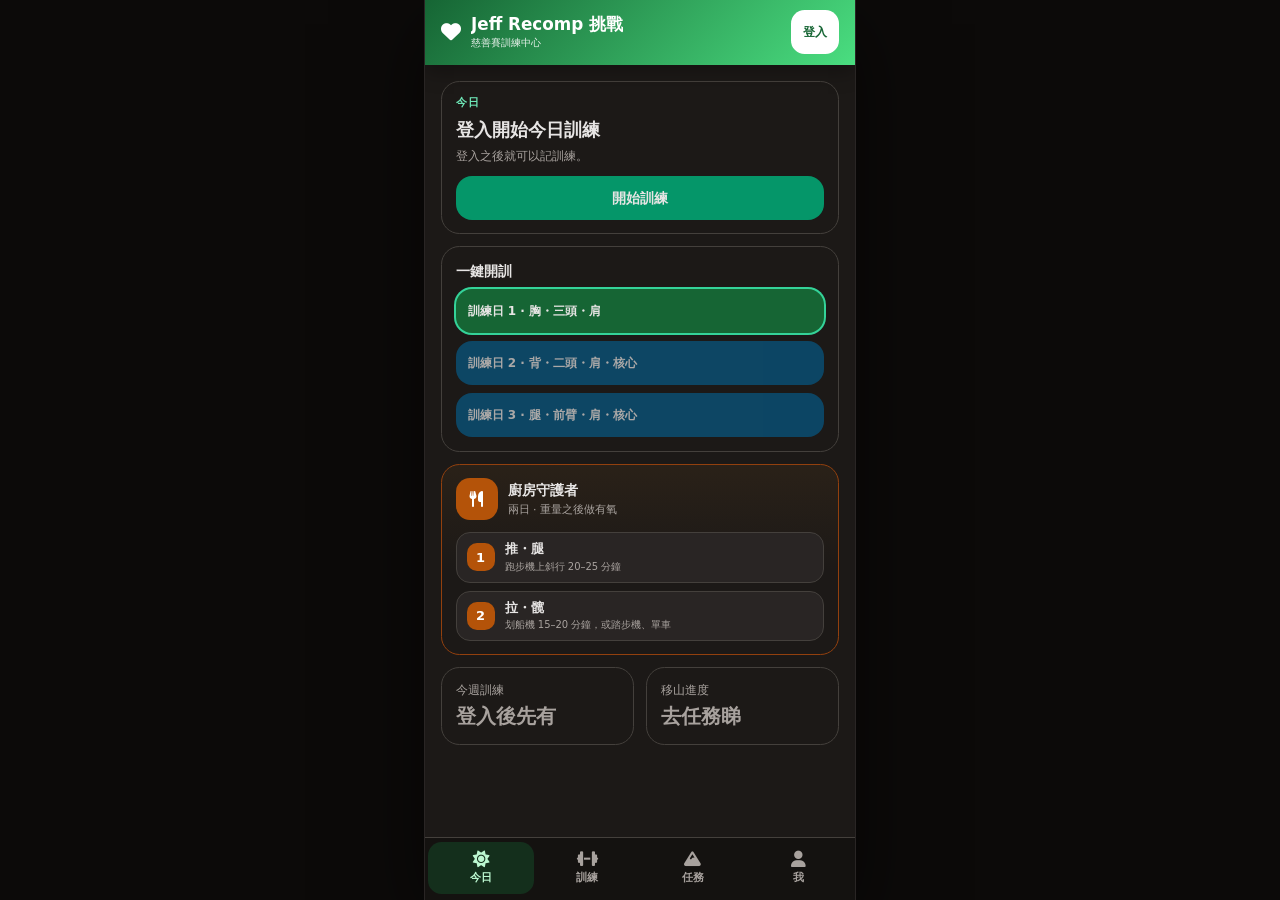
==== index.html @ 33ef2501 "Fix two more previews that used the wrong station. Neutral pulldown was the wide-grip lat machine, a" ====
<!DOCTYPE html>
<html lang="zh-HK" class="mobile-app">
<!--
Local Development Instructions:
- DO NOT open this file directly with file:// (fetch partials 會失敗).
- Always run a local server, e.g. python -m http.server 8080
- CSS is compiled: tools/tailwindcss.exe -i ./css/input.css -o ./css/tailwind.css --minify
- Google Apps Script backend still required for per-user data.
-->
<head>
    <meta charset="UTF-8">
    <meta name="viewport" content="width=device-width, initial-scale=1, viewport-fit=cover">
    <meta name="apple-mobile-web-app-capable" content="yes">
    <meta name="apple-mobile-web-app-status-bar-style" content="black-translucent">
    <meta name="mobile-web-app-capable" content="yes">
    <title>Jeff Recomp 挑戰</title>
    <link rel="icon" href="images/icon-192.png" type="image/png">
    <link rel="apple-touch-icon" href="images/icon-192.png">
    <link rel="manifest" href="manifest.json">
    <meta name="theme-color" content="#166534">
    <link rel="stylesheet" href="css/tailwind.css?v=2.4.37">
    <link rel="stylesheet" href="lib/fontawesome/css/all.min.css">
    <link rel="stylesheet" href="css/app-chrome.css?v=2.4.37">
    <link rel="stylesheet" href="css/mobile-app.css?v=2.4.37">
</head>
<body class="bg-[#1c1917] text-[#e7e5e4]">
    <div id="app-shell">
        <header id="app-chrome">
            <div id="app-header" class="charity-header text-white">
                <div class="app-header-inner px-4">
                    <div class="flex items-center justify-between gap-2 overflow-hidden">
                        <div class="flex items-center gap-2.5 min-w-0 flex-1">
                            <i class="fa-solid fa-heart text-xl shrink-0" aria-hidden="true"></i>
                            <div class="min-w-0">
                                <h1 class="app-title truncate">Jeff Recomp 挑戰</h1>
                                <p class="app-subtitle truncate">慈善賽訓練中心</p>
                            </div>
                        </div>
                        <div class="app-header-actions flex items-center shrink-0 relative">
                            <button type="button" id="loginBtn" onclick="showLoginModal()"
                                class="app-header-btn bg-white text-[#166534] font-semibold">登入</button>
                            <button type="button" id="accountMenuBtn" class="hidden account-chip" aria-haspopup="true" aria-expanded="false" aria-controls="accountMenu" onclick="toggleAccountMenu()">
                                <i class="fa-solid fa-user" aria-hidden="true"></i>
                                <span id="currentUserName" class="truncate max-w-[88px]"></span>
                                <span class="sr-only">帳戶選單</span>
                            </button>
                            <div id="accountMenu" class="account-menu hidden" role="menu" hidden>
                                <button type="button" role="menuitem" id="addUserBtn" onclick="closeAccountMenu(); showAddUserModal()">新增用戶</button>
                                <button type="button" role="menuitem" id="logoutBtn" onclick="closeAccountMenu(); logoutUser()">登出</button>
                            </div>

                            <div id="global-sync-indicator"
                                 class="hidden items-center gap-1.5 px-2 py-1 rounded-2xl text-xs font-medium bg-white/10 text-white/90 border border-white/20 min-w-[20px] min-h-[44px] cursor-default"
                                 title="雲端同步狀態">
                                <i id="sync-icon" class="fa-solid fa-circle text-[9px]" aria-hidden="true"></i>
                                <span id="sync-text" class="hidden text-[9px] leading-none"></span>
                                <span class="sr-only">雲端同步狀態</span>
                            </div>
                            <div id="initial-load-indicator"
                                 class="hidden items-center gap-1.5 px-2 py-1 rounded-2xl text-xs font-medium bg-white/10 text-white/90 border border-white/20 min-w-[22px] min-h-[44px] cursor-default"
                                 title="初始載入狀態">
                                <i id="initial-sync-icon" class="fa-solid fa-cloud-download-alt text-[9px]" aria-hidden="true"></i>
                                <span id="initial-sync-text" class="hidden text-[9px] leading-none"></span>
                                <span class="sr-only">初始載入狀態</span>
                            </div>
                        </div>
                    </div>
                </div>
            </div>
        </header>

        <main id="app-main" class="px-4 pt-4 pb-app">
            <p id="app-boot-splash" class="text-sm text-[#a8a29e] py-8 text-center">載入畫面…</p>
            <p id="app-boot-error" class="hidden text-sm text-red-400 py-4 text-center"></p>
            <div id="app-panels"></div>
        </main>

        <nav id="main-bottom-nav" class="app-bottom-nav" role="tablist" aria-label="主選單">
            <button type="button" role="tab" aria-selected="true" aria-controls="content-overview" id="tab-overview" class="nav-tab active" onclick="switchTab('overview')">
                <i class="fa-solid fa-sun" aria-hidden="true"></i><span>今日</span>
            </button>
            <button type="button" role="tab" aria-selected="false" aria-controls="content-log" id="tab-log" class="nav-tab" onclick="switchTab('log')">
                <i class="fa-solid fa-dumbbell" aria-hidden="true"></i><span>訓練</span>
            </button>
            <button type="button" role="tab" aria-selected="false" aria-controls="content-calories" id="tab-calories" class="nav-tab jeff-diet-only" onclick="switchTab('calories')">
                <i class="fa-solid fa-utensils" aria-hidden="true"></i><span>飲食</span>
            </button>
            <button type="button" role="tab" aria-selected="false" aria-controls="content-millennium" id="tab-millennium" class="nav-tab" onclick="switchTab('millennium')">
                <i class="fa-solid fa-mountain" aria-hidden="true"></i><span>任務</span>
            </button>
            <button type="button" role="tab" aria-selected="false" aria-controls="content-me" id="tab-me" class="nav-tab" onclick="switchTab('me')">
                <i class="fa-solid fa-user" aria-hidden="true"></i><span>我</span>
            </button>
        </nav>
        <!-- alias kept so fullscreen.js restore still finds a nav node -->
        <div id="main-top-nav" class="hidden" hidden></div>
    </div>

    <div id="loginModal" class="hidden fixed inset-0 bg-black/70 flex items-center justify-center z-[140]">
        <div class="bg-[#1c1917] border border-[#44403c] rounded-3xl w-full max-w-md p-5 mx-4">
            <h3 class="font-bold text-xl mb-4">用戶登入</h3>
            <div class="space-y-4">
                <input type="text" id="loginUsername" placeholder="用戶名稱 (只限小寫英文字母 + 數字)"
                    class="w-full bg-[#292524] border border-[#57534e] rounded-2xl px-4 py-2.5"
                    autocomplete="username"
                    oninput="this.value = this.value.toLowerCase().replace(/[^a-z0-9]/g, '')">
                <input type="password" id="loginPin" placeholder="PIN 碼 (只限數字)"
                    class="w-full bg-[#292524] border border-[#57534e] rounded-2xl px-4 py-2.5"
                    inputmode="numeric" pattern="[0-9]*" autocomplete="current-password"
                    oninput="this.value = this.value.replace(/\D/g, '')">
            </div>
            <div class="flex gap-x-3 mt-6">
                <button type="button" onclick="hideLoginModal()" class="flex-1 py-2.5 min-h-[44px] rounded-2xl border border-[#57534e]">取消</button>
                <button type="button" id="login-btn" onclick="loginUser()"
                    class="flex-1 py-2.5 min-h-[44px] bg-emerald-600 hover:bg-emerald-700 rounded-2xl font-semibold">登入</button>
            </div>
            <div class="mt-4 text-center text-xs">
                <span class="text-[#a8a29e]">未有帳號？</span>
                <a href="#" onclick="hideLoginModal(); showAddUserModal(); return false;" class="text-emerald-400 hover:underline">建立用戶</a>
            </div>
        </div>
    </div>

    <div id="addUserModal" class="hidden fixed inset-0 bg-black/70 flex items-center justify-center z-[140]">
        <div class="bg-[#1c1917] border border-[#44403c] rounded-3xl w-full max-w-md p-5 mx-4">
            <h3 class="font-bold text-xl mb-4">新增用戶</h3>
            <div class="bg-yellow-500/10 border border-yellow-500/30 text-yellow-400 text-xs px-3 py-2 rounded-2xl mb-4">
                <i class="fa-solid fa-exclamation-triangle mr-1" aria-hidden="true"></i> 安全提示：請勿使用平時用開嘅密碼作為 PIN
            </div>
            <div class="space-y-4">
                <input type="text" id="newUsername" placeholder="用戶名稱 (只限小寫英文字母 + 數字)"
                    class="w-full bg-[#292524] border border-[#57534e] rounded-2xl px-4 py-2.5"
                    autocomplete="username"
                    oninput="this.value = this.value.toLowerCase().replace(/[^a-z0-9]/g, '')">
                <input type="password" id="newPin" placeholder="設定 PIN 碼 (只限數字)"
                    class="w-full bg-[#292524] border border-[#57534e] rounded-2xl px-4 py-2.5"
                    inputmode="numeric" pattern="[0-9]*" autocomplete="new-password"
                    oninput="this.value = this.value.replace(/\D/g, '')">
            </div>
            <div class="flex gap-x-3 mt-6">
                <button type="button" onclick="hideAddUserModal()"
                    class="flex-1 py-2.5 min-h-[44px] rounded-2xl border border-[#57534e]">取消</button>
                <button type="button" onclick="addNewUser()"
                    class="flex-1 py-2.5 min-h-[44px] bg-emerald-600 hover:bg-emerald-700 rounded-2xl font-semibold">建立用戶</button>
            </div>
            <div class="mt-4 text-center text-xs">
                <span class="text-[#a8a29e]">已有帳號？</span>
                <a href="#" onclick="hideAddUserModal(); showLoginModal(); return false;" class="text-emerald-400 hover:underline">登入</a>
            </div>
        </div>
    </div>

    <script>
        if ('serviceWorker' in navigator) {
            window.addEventListener('load', function () {
                navigator.serviceWorker.register('sw.js').catch(function () {});
            });
        }
    </script>
    <script src="js/boot.js?v=2.4.56"></script>
</body>
</html>
---- css/app-chrome.css ----
body {
            font-family: 'Inter', 'Noto Sans TC', system-ui, sans-serif;
        }

        .charity-header {
            background: linear-gradient(135deg, #166534 0%, #4ade80 100%);
        }

        /* Global Sync Indicator styles - mobile friendly, subtle */
        #global-sync-indicator {
            transition: all 0.2s ease;
            font-size: 0.7rem;
        }
        #global-sync-indicator.syncing {
            background: rgba(251, 191, 36, 0.2);
            border-color: #fbbf24;
            color: #fbbf24;
        }
        #global-sync-indicator.success {
            background: rgba(74, 222, 128, 0.2);
            border-color: #4ade80;
            color: #4ade80;
        }
        #global-sync-indicator.error {
            background: rgba(248, 113, 113, 0.2);
            border-color: #f87171;
            color: #f87171;
            cursor: pointer;
        }
        #global-sync-indicator .fa-circle { transition: color 0.2s; }
        #global-sync-indicator.syncing .fa-circle { color: #fbbf24; }
        #global-sync-indicator.success .fa-circle { color: #4ade80; }
        #global-sync-indicator.error .fa-circle { color: #f87171; }

        /* === Initial Load Indicator (mobile-first, subtle but clear) === */
        #initial-load-indicator {
            transition: all 0.2s ease;
            font-size: 0.7rem;
        }
        #initial-load-indicator.loading {
            background: rgba(251, 191, 36, 0.18);
            border-color: #fbbf24;
            color: #fbbf24;
        }
        #initial-load-indicator.success {
            background: rgba(74, 222, 128, 0.18);
            border-color: #4ade80;
            color: #4ade80;
        }
        #initial-load-indicator.error {
            background: rgba(248, 113, 113, 0.18);
            border-color: #f87171;
            color: #f87171;
            cursor: pointer;
        }
        #initial-load-indicator .fa-spin { animation: fa-spin 1s linear infinite; }
        #initial-load-indicator.success .fa-check { color: #4ade80; }
        #initial-load-indicator.error .fa-exclamation-triangle { color: #f87171; }

        .section-card {
            background: #1c1917;
            border: 1px solid #44403c;
        }

        .nav-tab.active {
            background-color: #166534;
            color: white;
        }
        html, body {
            background: #0c0a09;
        }
        #app-shell {
            width: 100%;
            max-width: 430px;
            margin: 0 auto;
            min-height: 100dvh;
            background: #1c1917;
            overflow-x: hidden;
        }
        .hidden {
            display: none !important;
        }
        .tab-content.hidden {
            display: none !important;
        }
        #app-chrome {
            position: sticky;
            top: 0;
            z-index: 50;
            background: #1c1917;
        }
        #main-top-nav {
            background: #1c1917;
            -webkit-overflow-scrolling: touch;
        }
        .me-back-btn {
            display: inline-flex;
            align-items: center;
            gap: 0.35rem;
            font-size: 0.75rem;
            color: #a8a29e;
            margin-bottom: 0.75rem;
        }

        .exercise-card {
            transition: all 0.2s;
        }

        .exercise-card:hover {
            transform: translateY(-4px);
            box-shadow: 0 10px 15px -3px rgb(0 0 0 / 0.3);
        }

        .ex-action-row {
            display: flex;
            align-items: center;
            gap: 8px;
            margin-top: 6px;
        }
        .ex-action-row:has(.ex-volume-spark-empty) {
            display: none;
            margin: 0;
        }
        .ex-action-chip {
            flex: 0 0 auto;
            width: auto;
            white-space: nowrap;
            font-size: 10px;
            line-height: 1;
            padding: 8px 10px;
            min-height: 44px;
            background: #166534;
            color: #fff;
            border: 0;
            border-radius: 8px;
        }
        .ex-action-chip:active {
            background: #14532d;
        }
        .volume-target-hint {
            margin: 4px 2px 0;
            font-size: 11px;
            line-height: 1.35;
            color: #86efac;
        }
        .volume-target-hint:empty {
            display: none;
        }
        .ex-volume-spark-wrap {
            flex: 1 1 auto;
            min-width: 0;
            height: 58px;
            pointer-events: none;
        }
        .ex-volume-spark-empty {
            height: 32px;
        }
        .ex-volume-spark {
            display: block;
            width: 100%;
            height: 58px;
        }

        /* Mobile refinements */
        @media (max-width: 640px) {
            .section-card {
                border-radius: 1.25rem;
            }
            table {
                font-size: 0.875rem;
            }
            .nav-tab {
                min-height: 38px;
            }
        }

        /* Ensure schedule rows and long content wrap nicely on tiny screens */
        #content-schedule .flex-1 {
            word-break: break-word;
        }

        /* 愚公移山 — Q→Q 放大鏡 + 漫畫箭咀（深色主題配色） */
        .yugong-magnifier-btn {
            display: flex;
            align-items: center;
            gap: 0.15rem;
            padding: 0.45rem 0.65rem;
            border: 2px solid #57534e;
            border-radius: 9999px;
            background: #292524;
            color: #e7e5e4;
            cursor: pointer;
            transition: transform 0.2s, box-shadow 0.2s, border-color 0.2s, background 0.2s;
            min-height: 44px;
            min-width: 44px;
        }
        .yugong-magnifier-btn:hover,
        .yugong-magnifier-btn:active {
            transform: scale(1.06);
            border-color: #4ade80;
            background: #1a2e22;
            box-shadow: 0 0 0 3px rgba(74, 222, 128, 0.25);
        }
        .yugong-qq {
            display: inline-flex;
            align-items: center;
            justify-content: center;
            width: 1.35rem;
            height: 1.35rem;
            border: 2px solid #a8a29e;
            border-radius: 50%;
            font-size: 0.65rem;
            font-weight: 800;
            font-family: Georgia, serif;
            line-height: 1;
            color: #e7e5e4;
        }
        .yugong-qq-arrow {
            font-size: 0.75rem;
            color: #4ade80;
            font-weight: 700;
        }
        .yugong-image-section {
            margin-bottom: 0.75rem;
        }
        .yugong-comic-flow,
        .yugong-stats-row {
            position: relative;
        }
        .yugong-bubble {
            background: #292524;
            color: #e7e5e4;
            border: 1px solid #57534e;
            border-radius: 1rem;
            padding: 0.65rem 0.85rem;
            box-shadow: 0 4px 12px rgba(0, 0, 0, 0.35);
            position: relative;
        }
        .yugong-bubble::after {
            content: '';
            position: absolute;
            width: 0;
            height: 0;
            border: 8px solid transparent;
        }
        .yugong-bubble-moved::after {
            right: -14px;
            top: 50%;
            transform: translateY(-50%);
            border-left-color: #57534e;
        }
        .yugong-bubble-remaining::after {
            left: -14px;
            top: 50%;
            transform: translateY(-50%);
            border-right-color: #57534e;
        }
        .yugong-bubble-label {
            font-size: 0.65rem;
            font-weight: 600;
            letter-spacing: 0.02em;
            color: #a8a29e;
        }
        .yugong-bubble-value {
            font-size: 1.15rem;
            font-weight: 800;
            color: #4ade80;
            font-variant-numeric: tabular-nums;
            line-height: 1.2;
        }
        .yugong-bubble-sub {
            font-size: 0.65rem;
            color: #78716c;
            margin-top: 0.1rem;
        }
        .yugong-arrow {
            font-size: 1.5rem;
            color: #4ade80;
            font-weight: 900;
            text-align: center;
            animation: yugong-arrow-pulse 1.6s ease-in-out infinite;
        }
        @keyframes yugong-arrow-pulse {
            0%, 100% { opacity: 0.55; transform: translateX(0); }
            50% { opacity: 1; transform: translateX(3px); }
        }
        .yugong-scene {
            background: #1c1917;
            border: 1px solid #57534e;
            border-radius: 1.25rem;
            overflow: hidden;
            box-shadow: 0 4px 18px rgba(0, 0, 0, 0.45);
        }
        .yugong-image-frame {
            position: relative;
            background: #1c1917;
            min-height: clamp(200px, 52vw, 300px);
            display: flex;
            align-items: center;
            justify-content: center;
            padding: 0.75rem;
            cursor: pointer;
            -webkit-tap-highlight-color: transparent;
            touch-action: manipulation;
        }
        .yugong-image-frame:active {
            background: #141211;
        }
        .yugong-scene-inner {
            width: 100%;
            height: 100%;
            display: flex;
            align-items: center;
            justify-content: center;
            position: relative;
            transition: opacity 0.28s ease;
        }
        .yugong-scene-inner.yugong-zoom-out {
            opacity: 0.25;
        }
        .yugong-scene-inner.yugong-zoom-in {
            animation: yugong-img-fadein 0.38s ease;
        }
        @keyframes yugong-img-fadein {
            0% { opacity: 0.35; transform: scale(0.97); }
            100% { opacity: 1; transform: scale(1); }
        }
        #yugong-mountain-img {
            width: 100%;
            height: auto;
            max-height: clamp(180px, 48vw, 280px);
            object-fit: contain;
            display: block;
            user-select: none;
            -webkit-user-drag: none;
        }
        .yugong-scene-footer {
            display: flex;
            flex-wrap: wrap;
            align-items: center;
            justify-content: space-between;
            gap: 0.5rem;
            padding: 0.55rem 0.75rem;
            background: #292524;
            border-top: 1px solid #44403c;
        }
        .yugong-progress-pct {
            font-size: 0.75rem;
            font-weight: 700;
            color: #4ade80;
            background: rgba(22, 101, 52, 0.35);
            border: 1px solid #166534;
            border-radius: 9999px;
            padding: 0.2rem 0.75rem;
            white-space: nowrap;
        }
        .yugong-zoom-dots {
            display: flex;
            align-items: center;
            gap: 0.35rem;
        }
        .yugong-zoom-dot {
            width: 0.5rem;
            height: 0.5rem;
            border-radius: 9999px;
            background: #57534e;
            border: none;
            padding: 0;
            cursor: pointer;
            transition: transform 0.15s, background 0.15s;
        }
        .yugong-zoom-dot.active {
            background: #4ade80;
            transform: scale(1.25);
        }
        .yugong-tap-hint {
            font-size: 0.6rem;
            color: #78716c;
            text-align: center;
            padding: 0.25rem 0.75rem 0.5rem;
            background: #292524;
        }
        .yugong-stats-row {
            display: grid;
            grid-template-columns: 1fr 1fr;
            gap: 0.5rem;
            margin-bottom: 0.75rem;
        }
        .yugong-progress-bar-wrap {
            height: 0.65rem;
            background: #292524;
            border: 2px solid #44403c;
            border-radius: 9999px;
            overflow: hidden;
        }
        .yugong-progress-bar {
            height: 100%;
            background: linear-gradient(90deg, #166534, #4ade80);
            border-radius: 9999px;
            transition: width 0.6s ease;
            min-width: 0;
        }
        .yugong-zoom-badge {
            display: inline-block;
            font-size: 0.7rem;
            font-weight: 700;
            padding: 0.25rem 0.65rem;
            border-radius: 9999px;
            border: 2px solid #44403c;
            background: #292524;
            color: #e7e5e4;
        }
        .yugong-zoom-badge.yugong-zoom-milestone {
            animation: yugong-badge-pop 0.85s ease;
            border-color: #4ade80;
            color: #4ade80;
            background: rgba(22, 101, 52, 0.3);
        }
        .yugong-zoom-scale-label {
            font-size: 0.65rem;
            color: #a8a29e;
            letter-spacing: 0.02em;
            margin-bottom: 0.75rem;
        }
        @keyframes yugong-badge-pop {
            0%, 100% { transform: scale(1); }
            40% { transform: scale(1.12); }
        }
        .yugong-scene-celebrate {
            animation: yugong-scene-shake 0.85s ease;
        }
        @keyframes yugong-scene-shake {
            0%, 100% { transform: rotate(0deg); }
            25% { transform: rotate(-0.6deg); }
            75% { transform: rotate(0.6deg); }
        }
        .yugong-speech {
            position: absolute;
            bottom: 0.25rem;
            left: 50%;
            transform: translateX(-50%);
            background: #1c1917;
            color: #e7e5e4;
            border: 1px solid #4ade80;
            border-radius: 1rem 1rem 1rem 0.25rem;
            padding: 0.4rem 0.65rem;
            font-size: 0.65rem;
            font-weight: 600;
            max-width: 92%;
            text-align: center;
            box-shadow: 0 2px 8px rgba(0, 0, 0, 0.45);
            z-index: 3;
            line-height: 1.35;
        }
        .yugong-mobile-arrow {
            text-align: center;
            color: #4ade80;
            font-size: 1.25rem;
            font-weight: 900;
            padding: 0.15rem 0;
        }
        .yugong-tip-item {
            background: #292524;
            border: 1px solid #44403c;
        }
        .yugong-tip-title {
            color: #6ee7b7;
        }
        .yugong-tip-text {
            color: #a8a29e;
        }
        .yugong-tip-dynamic {
            color: #fbbf24;
        }
        .yugong-leaderboard-row {
            display: flex;
            align-items: center;
            gap: 0.5rem;
            padding: 0.55rem 0.65rem;
            border-radius: 0.85rem;
            background: #292524;
            border: 1px solid #44403c;
        }
        .yugong-leaderboard-row.is-me {
            border-color: #4ade80;
            background: rgba(22, 101, 52, 0.22);
        }
        .yugong-leaderboard-rank {
            width: 1.75rem;
            text-align: center;
            font-weight: 800;
            font-size: 0.8rem;
            color: #a8a29e;
            flex-shrink: 0;
        }
        .yugong-leaderboard-rank.top3 {
            color: #fbbf24;
        }
        .yugong-leaderboard-user {
            flex: 1;
            font-size: 0.8rem;
            font-weight: 600;
            color: #e7e5e4;
            min-width: 0;
            overflow: hidden;
            text-overflow: ellipsis;
            white-space: nowrap;
        }
        .yugong-leaderboard-tonnes {
            font-size: 0.85rem;
            font-weight: 800;
            color: #4ade80;
            font-variant-numeric: tabular-nums;
            white-space: nowrap;
        }
        .yugong-leaderboard-meta {
            font-size: 0.65rem;
            color: #78716c;
        }
        .yugong-tab-loading {
            min-height: 220px;
            display: flex;
            flex-direction: column;
            align-items: center;
            justify-content: center;
            gap: 0.75rem;
            color: #a8a29e;
            font-size: 0.8rem;
        }
        @media (max-width: 640px) {
            .yugong-bubble-value {
                font-size: 1.05rem;
            }
            .yugong-image-frame {
                min-height: clamp(210px, 58vw, 280px);
                padding: 0.5rem;
            }
            #yugong-mountain-img {
                max-height: clamp(190px, 54vw, 260px);
            }
            .yugong-scene-footer {
                flex-direction: column;
                align-items: stretch;
            }
            .yugong-zoom-dots {
                justify-content: center;
            }
            .yugong-bubble::after {
                display: none;
            }
        }

        /* Modal full width tweak on very small screens */
        @media (max-width: 420px) {
            .max-w-md {
                max-width: calc(100vw - 2rem) !important;
            }
        }

        /* === Professional Workout Log Styles === */
        .log-card {
            background: #1c1917;
            border: 1px solid #44403c;
            transition: all 0.2s;
        }

        .set-row {
            transition: background 0.1s;
        }
        .set-row:hover {
            background: #292524;
        }

        .exercise-log-card {
            border: 1px solid #57534e;
        }

        .pr-badge {
            background: linear-gradient(90deg, #f59e0b, #fbbf24);
            color: #1c1917;
            font-weight: 700;
            font-size: 0.65rem;
            padding: 1px 7px;
            border-radius: 9999px;
        }

        .volume-number {
            font-variant-numeric: tabular-nums;
        }

        .mini-stat {
            font-size: 0.75rem;
            background: #292524;
            padding: 1px 6px;
            border-radius: 6px;
        }

        .workout-history-card {
            transition: transform 0.1s, box-shadow 0.1s;
        }
        .workout-history-card:hover {
            transform: translateY(-1px);
            box-shadow: 0 10px 15px -3px rgb(0 0 0 / 0.3);
        }

        .exercise-drag-handle,
        body.fullscreen-training .exercise-drag-handle {
            touch-action: none;
            cursor: grab;
            color: #a8a29e;
            background: #1c1917;
            border: 1px solid #57534e;
            border-radius: 8px;
            padding: 2px 6px;
            line-height: 1.1;
            font-size: 0.85rem;
            font-weight: 600;
            flex-shrink: 0;
        }
        .exercise-drag-handle:active {
            cursor: grabbing;
            color: #4ade80;
            border-color: #4ade80;
        }
        .exercise-log-card.exercise-dragging {
            opacity: 0.88;
            transform: scale(0.985);
            transition: transform 0.1s, opacity 0.1s;
        }
        .exercise-log-card.exercise-drag-over {
            box-shadow: 0 0 0 2px #4ade80;
        }
        body.exercise-drag-active {
            user-select: none;
            -webkit-user-select: none;
        }
        .exercise-move-col {
            display: flex;
            flex-direction: column;
            gap: 3px;
        }
        .exercise-nudge-btn {
            touch-action: manipulation;
            color: #e7e5e4;
            background: #1c1917;
            border: 1px solid #57534e;
            border-radius: 8px;
            width: 36px;
            height: 28px;
            padding: 0;
            line-height: 1;
            font-size: 0.75rem;
            display: flex;
            align-items: center;
            justify-content: center;
        }
        .exercise-nudge-btn:disabled {
            opacity: 0.28;
        }
        .exercise-card-copy {
            padding-right: 5.2rem;
        }

        body.server-syncing-lock .workout-history-card,
        body.server-syncing-lock .calendar-workout-day {
            pointer-events: none;
            opacity: 0.55;
            cursor: not-allowed;
        }

        /* === Full-Screen / Immersive Training Mode (Start New Training) === */
        .fullscreen-training #content-log > .flex:first-child, /* log top header with buttons */
        .fullscreen-training #log-sub-nav, /* sub-tabs */
        .fullscreen-training #log-empty-state {
            display: none !important;
        }

        .fullscreen-training #live-log-panel {
            position: fixed !important;
            inset: 0 !important;
            z-index: 100 !important;
            margin: 0 !important;
            border-radius: 0 !important;
            background-color: #1c1917;
            overflow: hidden;
            display: block !important;
            pointer-events: auto !important;
            /* Dynamic viewport height: adapts when browser address bar / chrome appears or hides */
            height: 100dvh !important;
        }

        body.fullscreen-training #main-bottom-nav,
        body.fullscreen-training #app-chrome {
            display: none !important;
            pointer-events: none !important;
            visibility: hidden !important;
        }

        html.mobile-app body.fullscreen-training #live-log-panel {
            top: 0 !important;
            bottom: 0 !important;
            left: 0 !important;
            right: 0 !important;
            width: 100% !important;
            max-width: 430px !important;
            margin-left: auto !important;
            margin-right: auto !important;
            height: 100dvh !important;
            transform: none !important;
            touch-action: pan-y;
        }

        body.fullscreen-training #finishModal,
        body.fullscreen-training #workoutSetModal,
        body.fullscreen-training #libraryModal,
        body.fullscreen-training #exerciseDetailModal,
        body.fullscreen-training #customExerciseModal,
        body.fullscreen-training #unfinishedWorkoutModal,
        body.fullscreen-training #historyEditModal,
        body.fullscreen-training #loginModal,
        body.fullscreen-training #addUserModal,
        body.fullscreen-training #routinesModal {
            z-index: 240 !important;
        }

        body.fullscreen-training button,
        body.fullscreen-training input,
        body.fullscreen-training .quick-add-btn,
        body.fullscreen-training .ex-action-chip {
            touch-action: manipulation;
        }

        /* Ensure the root elements use dynamic viewport in immersive training mode (iOS Safari + Android Chrome) */
        .fullscreen-training,
        .fullscreen-training body {
            height: 100dvh !important;
            overflow: hidden !important;
        }

        /* Additional safety: the bottom bar always reserves space for safe-area even if Tailwind arbitrary value not processed */
        .fullscreen-training .immersive-sticky-bottom {
            padding-bottom: env(safe-area-inset-bottom, 8px);
        }

        .fullscreen-training #live-log-panel .immersive-container {
            /* Use dvh instead of vh so the container shrinks/expands with the visual viewport */
            height: 100dvh !important;
            min-height: 100dvh !important;
            max-height: 100dvh !important;
            border-radius: 0 !important;
            border: none !important;
            display: flex;
            flex-direction: column;
            /* Prevent any body/html scroll leaking into the immersive view */
            overscroll-behavior: none;
        }

        .fullscreen-training .immersive-sticky-top {
            position: sticky;
            top: 0;
            z-index: 70;
            background: #1c1917;
            border-bottom: 1px solid #57534e;
            box-shadow: 0 4px 6px -1px rgb(0 0 0 / 0.3);
            flex-shrink: 0;
            pointer-events: auto;
        }
        /* fullscreen variant: collapsed shows only session-summary */
        .fullscreen-training .immersive-sticky-top.collapsed .immersive-header {
            display: none !important;
        }
        .fullscreen-training .immersive-sticky-top.collapsed .session-summary {
            display: flex !important;
            margin-top: 0 !important;
        }
        .fullscreen-training .immersive-sticky-top.collapsed {
            padding-top: 4px;
            padding-bottom: 4px;
        }

        .fullscreen-training .immersive-sticky-bottom {
            position: sticky;
            bottom: 0;
            z-index: 70;
            background: #1c1917;
            border-top: 1px solid #57534e;
            box-shadow: 0 -4px 6px -1px rgb(0 0 0 / 0.3);
            flex-shrink: 0;
            pointer-events: auto;
            /* The actual safe-area + visual breathing room lives on the inner wrapper (see HTML).
               We only need to ensure the bar itself doesn't collapse and has good tap area. */
            padding-top: 0;
            padding-bottom: 0;
        }

        .fullscreen-training .immersive-scroll {
            flex: 1;
            overflow-y: auto;
            -webkit-overflow-scrolling: touch;
            touch-action: pan-y;
            overscroll-behavior: contain;
            min-height: 0; /* critical for flex child to scroll properly */
            padding-bottom: 16px;
        }

        /* 加入動作區：固定喺 scroll 同底部掣之間，唔放入 scroll 避免被夾 */
        .immersive-add-exercise {
            flex-shrink: 0;
            background: #1c1917;
            border-top: 1px solid #57534e;
            padding: 4px 1rem 10px;
        }
        .immersive-add-exercise-toggle {
            display: flex;
            align-items: center;
            justify-content: space-between;
            width: 100%;
            min-height: 44px;
            padding: 0 4px;
            color: #a8a29e;
            font-size: 12px;
            background: transparent;
            border: 0;
        }
        .immersive-add-exercise-toggle:active {
            color: #86efac;
        }
        .immersive-add-exercise.collapsed {
            padding-bottom: 4px;
        }
        .immersive-add-exercise.collapsed .immersive-add-exercise-body {
            display: none !important;
        }
        @media (min-width: 640px) {
            .immersive-add-exercise {
                padding-left: 1.5rem;
                padding-right: 1.5rem;
            }
        }

        /* Fallback / previous near-fullscreen styles (for non-fullscreen immersive if needed) */
        .workout-immersive #log-empty-state,
        .workout-immersive #log-sub-nav,
        .workout-immersive #content-log > .flex.flex-col.sm\:flex-row {
            display: none !important;
        }

        .workout-immersive #live-log-panel {
            margin-bottom: 0;
        }

        .workout-immersive .immersive-container {
            min-height: calc(100vh - 120px);
            max-height: calc(100vh - 90px);
        }

        .immersive-sticky-top {
            position: sticky;
            top: 0;
            z-index: 30;
            background: #1c1917;
            border-bottom: 1px solid #57534e;
            box-shadow: 0 4px 6px -1px rgb(0 0 0 / 0.2);
        }

        /* Collapse support: when .collapsed, hide header (title+sets) + timer, ONLY keep the session-summary bar visible (minimal stats at top) */
        .immersive-sticky-top.collapsed .immersive-header {
            display: none !important;
        }
        .immersive-sticky-top.collapsed .session-summary {
            display: flex !important;
            margin-top: 0 !important;
        }
        .immersive-sticky-top.collapsed {
            padding-top: 4px;
            padding-bottom: 4px;
        }
        #immersive-collapse-btn {
            transition: transform 0.2s ease, background-color 0.1s ease;
        }
        #immersive-collapse-btn:active {
            transform: scale(0.95);
        }

        /* Rest timer 已完全移除 (requirement 2)。以下舊樣式保留作為註解以免影響其他佈局。
           可以安全刪除整個 timer 相關 CSS 區塊。 */

        .immersive-sticky-bottom {
            position: sticky;
            bottom: 0;
            z-index: 30;
            background: #1c1917;
            border-top: 1px solid #57534e;
            box-shadow: 0 -4px 6px -1px rgb(0 0 0 / 0.2);
            /* Safe area support for all immersive (non-fullscreen) cases */
            padding-bottom: env(safe-area-inset-bottom, 0px);
        }

        .immersive-scroll {
            flex: 1;
            overflow-y: auto;
            -webkit-overflow-scrolling: touch;
            min-height: 0;
            padding-bottom: 12px;
        }

        /* Modal scrollable content with subtle top/bottom shadows when overflowing */
        .finish-modal-scroll {
            position: relative;
        }
        .finish-modal-scroll::before,
        .finish-modal-scroll::after {
            content: '';
            position: absolute;
            left: 0;
            right: 0;
            height: 12px;
            pointer-events: none;
            z-index: 1;
        }
        .finish-modal-scroll::before {
            top: 0;
            background: linear-gradient(to bottom, rgba(28,25,23,0.9), transparent);
        }
        .finish-modal-scroll::after {
            bottom: 0;
            background: linear-gradient(to top, rgba(28,25,23,0.9), transparent);
        }

        .muscle-chip {
            font-size: 0.65rem;
            padding: 1px 8px;
            border-radius: 999px;
            background: #292524;
            color: #a8a29e;
        }

        .log-input {
            background: #292524;
            border: 1px solid #57534e;
            color: #e7e5e4;
            font-size: 0.875rem;
        }
        .log-input:focus {
            border-color: #4ade80;
            outline: none;
        }

        /* Analysis redesign styles */
        .time-range-btn {
            font-size: 0.7rem;
            padding: 0.25rem 0.65rem;
            transition: all 0.1s ease;
        }
        .time-range-btn.active {
            background-color: #166534;
            border-color: #4ade80;
            color: #fff;
        }

        .calorie-shell {
            display: flex;
            flex-direction: column;
            gap: 0.9rem;
        }
        .calorie-hero {
            position: relative;
            overflow: hidden;
            background:
                radial-gradient(120% 80% at 0% 0%, rgba(74, 222, 128, 0.18), transparent 55%),
                linear-gradient(180deg, #1c1917 0%, #0c0a09 100%);
            border: 1px solid #3f3a36;
            border-radius: 1.6rem;
            padding: 1.15rem 1.1rem 1.25rem;
        }
        .calorie-hero-top {
            display: flex;
            align-items: flex-start;
            justify-content: space-between;
            gap: 0.75rem;
            margin-bottom: 0.85rem;
        }
        .calorie-kicker {
            font-size: 0.68rem;
            letter-spacing: 0.14em;
            text-transform: uppercase;
            color: #86efac;
            font-weight: 700;
        }
        .calorie-ring-wrap {
            display: grid;
            grid-template-columns: auto 1fr;
            gap: 1rem;
            align-items: center;
        }
        @media (max-width: 380px) {
            .calorie-ring-wrap {
                grid-template-columns: 1fr;
                justify-items: center;
                text-align: center;
            }
        }
        .calorie-ring {
            --pct: 0;
            width: 118px;
            height: 118px;
            border-radius: 50%;
            background:
                conic-gradient(#4ade80 calc(var(--pct) * 1%), #292524 0);
            display: grid;
            place-items: center;
            flex-shrink: 0;
        }
        .calorie-ring.over {
            background: conic-gradient(#f87171 calc(var(--pct) * 1%), #292524 0);
        }
        .calorie-ring-inner {
            width: 92px;
            height: 92px;
            border-radius: 50%;
            background: #0c0a09;
            display: flex;
            flex-direction: column;
            align-items: center;
            justify-content: center;
        }
        .calorie-progress-track {
            height: 8px;
            background: #292524;
            border-radius: 999px;
            overflow: hidden;
        }
        .calorie-progress-bar {
            height: 100%;
            width: 0;
            background: linear-gradient(90deg, #166534, #4ade80);
            border-radius: 999px;
            transition: width 0.35s ease;
        }
        .calorie-progress-bar.over {
            background: linear-gradient(90deg, #b45309, #f87171);
        }
        .calorie-macro-chip {
            background: rgba(28, 25, 23, 0.85);
            border: 1px solid #44403c;
            border-radius: 1rem;
            padding: 0.55rem 0.35rem;
            text-align: center;
        }
        .calorie-capture {
            background: #1c1917;
            border: 1px solid #3f3a36;
            border-radius: 1.6rem;
            padding: 0.9rem;
        }
        .calorie-dropzone {
            position: relative;
            min-height: 220px;
            border: 1.5px dashed #57534e;
            border-radius: 1.25rem;
            background:
                radial-gradient(80% 70% at 50% 20%, rgba(22, 101, 52, 0.22), transparent 60%),
                #141210;
            overflow: hidden;
            cursor: pointer;
            display: flex;
            align-items: center;
            justify-content: center;
        }
        .calorie-dropzone.has-image {
            border-style: solid;
            border-color: #4ade80;
            min-height: 240px;
        }
        #calorie-preview-img {
            width: 100%;
            max-height: 300px;
            object-fit: contain;
            background: #0c0a09;
            display: block;
        }
        .calorie-dropzone-placeholder {
            text-align: center;
            padding: 1.6rem 1rem;
            color: #e7e5e4;
        }
        .calorie-cam-orb {
            width: 64px;
            height: 64px;
            margin: 0 auto 0.75rem;
            border-radius: 1.25rem;
            display: grid;
            place-items: center;
            background: linear-gradient(180deg, #166534, #14532d);
            box-shadow: 0 10px 24px rgba(22, 101, 52, 0.35);
            color: #bbf7d0;
            font-size: 1.45rem;
        }
        .calorie-analyzing-overlay {
            position: absolute;
            inset: 0;
            background: rgba(12, 10, 9, 0.78);
            display: flex;
            flex-direction: column;
            align-items: center;
            justify-content: center;
            gap: 0.5rem;
            color: #e7e5e4;
            font-size: 0.85rem;
            backdrop-filter: blur(4px);
        }
        .calorie-analyzing-overlay.hidden,
        #calorie-goal-edit.hidden,
        #calorie-result.hidden,
        #calorie-error.hidden,
        #calories-login-gate.hidden,
        #calories-main.hidden,
        #calorie-preview-img.hidden,
        #calorie-dropzone-placeholder.hidden,
        #calorie-clear-btn.hidden,
        #calorie-today-empty.hidden,
        #calorie-scale-hint.hidden,
        #calorie-engine-hint.hidden {
            display: none !important;
        }
        .quick-add-grid {
            display: grid;
            grid-template-columns: 1fr 1fr;
            gap: 0.5rem;
        }
        .quick-add-btn {
            min-height: 58px;
            text-align: left;
            border: 1px solid #44403c;
            background: #141210;
            border-radius: 1rem;
            padding: 0.55rem 0.7rem;
            color: #e7e5e4;
        }
        .quick-add-btn:active {
            border-color: #4ade80;
            background: rgba(22, 101, 52, 0.28);
        }
        .quick-add-btn .qa-name {
            font-weight: 700;
            font-size: 0.82rem;
            line-height: 1.2;
        }
        .quick-add-btn .qa-meta {
            font-size: 0.65rem;
            color: #a8a29e;
            margin-top: 0.15rem;
        }
        .quick-add-btn .qa-count {
            font-size: 0.65rem;
            color: #86efac;
            margin-top: 0.1rem;
        }
        .quick-custom-row {
            display: grid;
            grid-template-columns: 1fr 4.4rem 4.2rem auto;
            gap: 0.35rem;
            margin-top: 0.55rem;
        }
        .water-check-row {
            display: flex;
            flex-wrap: wrap;
            gap: 0.4rem;
        }
        .water-dot {
            width: 38px;
            height: 38px;
            border-radius: 999px;
            border: 2px solid #44403c;
            background: #141210;
            color: #a8a29e;
            font-size: 0.62rem;
            font-weight: 700;
            display: grid;
            place-items: center;
        }
        .water-dot.on {
            background: #0369a1;
            border-color: #38bdf8;
            color: #e0f2fe;
        }
        .water-action {
            min-height: 40px;
            border-radius: 0.9rem;
            border: 1px solid #44403c;
            background: #141210;
            color: #e7e5e4;
            font-size: 0.75rem;
            font-weight: 700;
            padding: 0 0.7rem;
        }
        #calorie-analyze-btn:disabled {
            opacity: 0.45;
            cursor: not-allowed;
            filter: grayscale(0.25);
        }
        #calorie-goal-edit:not(.hidden) {
            display: flex;
        }
        .calorie-action-btn {
            min-height: 48px;
            border-radius: 1rem;
            font-weight: 700;
            font-size: 0.9rem;
        }
        .calorie-action-primary {
            background: linear-gradient(180deg, #22c55e, #15803d);
            color: #fff;
        }
        .calorie-action-ghost {
            background: #292524;
            border: 1px solid #57534e;
            color: #e7e5e4;
        }
        .calorie-advanced {
            border-top: 1px solid #3f3a36;
            margin-top: 0.85rem;
            padding-top: 0.35rem;
        }
        .calorie-advanced > summary {
            list-style: none;
            cursor: pointer;
            color: #a8a29e;
            font-size: 0.75rem;
            padding: 0.55rem 0;
            font-weight: 600;
        }
        .calorie-advanced > summary::-webkit-details-marker { display: none; }
        .calorie-confidence-badge {
            font-size: 0.65rem;
            padding: 0.25rem 0.6rem;
            border-radius: 999px;
            background: rgba(22, 101, 52, 0.35);
            border: 1px solid #4ade80;
            color: #bbf7d0;
            white-space: nowrap;
        }
        .calorie-result-card {
            background:
                linear-gradient(180deg, rgba(22, 101, 52, 0.16), transparent 42%),
                #1c1917;
            border: 1px solid #3f3a36;
            border-radius: 1.6rem;
            padding: 1.1rem;
        }
        .calorie-result-kcal-row {
            display: flex;
            align-items: flex-end;
            gap: 0.4rem;
            margin: 0.35rem 0 0.9rem;
        }
        .calorie-entry-row {
            display: flex;
            align-items: center;
            gap: 0.7rem;
            background: #1c1917;
            border: 1px solid #3f3a36;
            border-radius: 1.15rem;
            padding: 0.7rem 0.8rem;
        }
        .calorie-entry-thumb {
            width: 52px;
            height: 52px;
            border-radius: 0.9rem;
            object-fit: cover;
            background: #0c0a09;
            flex-shrink: 0;
        }
        .calorie-entry-delete {
            min-width: 44px;
            min-height: 44px;
            color: #a8a29e;
            border-radius: 0.75rem;
        }
        .calorie-entry-delete:hover,
        .calorie-entry-delete:active {
            color: #f87171;
            background: rgba(248, 113, 113, 0.12);
        }
        .calorie-oil-choice {
            display: flex;
            align-items: center;
            gap: 0.35rem;
            font-size: 0.7rem;
            background: #292524;
            border: 1px solid #44403c;
            border-radius: 0.85rem;
            padding: 0.45rem 0.55rem;
            color: #e7e5e4;
            min-height: 40px;
        }
        .calorie-oil-choice:has(input:checked) {
            border-color: #4ade80;
            background: #1a2e22;
        }
        .calorie-source-badge {
            font-size: 0.6rem;
            padding: 0.1rem 0.4rem;
            border-radius: 999px;
            border: 1px solid #4ade80;
            color: #86efac;
            white-space: nowrap;
        }
        .calorie-source-badge.fortify {
            border-color: #fbbf24;
            color: #fbbf24;
        }
        #calorie-result-items li {
            background: #141210 !important;
        }
        .perf-card {
            background: #292524;
            border: 1px solid #44403c;
            transition: transform 0.1s ease, border-color 0.1s ease;
        }
        .perf-card:hover {
            transform: translateY(-1px);
            border-color: #57534e;
        }
        .progress-up { color: #4ade80; }
        .progress-flat { color: #f59e0b; }
        .progress-down { color: #f87171; }

        /* Mobile analysis enhancements */
        #log-section-analysis canvas {
            max-height: 280px;
        }
        #analysis-coach-insight {
            font-size: 0.875rem;
            line-height: 1.5;
        }

        .quick-add-btn {
            background: #166534;
            transition: all 0.1s;
        }
        .quick-add-btn:hover {
            background: #14532d;
            transform: scale(1.02);
        }

        .section-header {
            font-size: 0.95rem;
            letter-spacing: 0.025em;
            text-transform: uppercase;
            color: #a8a29e;
        }

        /* Mobile-first Workout Log refinements */
        @media (max-width: 380px) {
            .log-card { padding: 0.75rem !important; }
            .exercise-log-card { padding: 0.5rem !important; }
            .set-row { font-size: 0.7rem; }
            .log-input { font-size: 0.8rem; padding: 0.25rem 0.5rem; }
            .volume-number { font-size: 2.25rem !important; }
            .workout-history-card { font-size: 0.8rem; }
            .exercise-log-card { font-size: 0.75rem; }
        }
        .touch-target {
            min-height: 44px;
            min-width: 44px;
        }
        /* Prevent overflow in bilingual names and history */
        .exercise-log-card .font-semibold,
        .workout-history-card,
        .exercise-log-card {
            word-break: break-word;
            overflow-wrap: break-word;
            max-width: 100%;
        }
        /* Mobile specific for long Last lines and bilingual text */
        @media (max-width: 380px) {
            .exercise-log-card .text-\[10px\] {
                font-size: 0.65rem !important;
                line-height: 1.1;
            }
            .exercise-log-card {
                font-size: 0.7rem;
            }
        }

        .kitchen-banner {
            display: flex;
            align-items: center;
            gap: 12px;
            padding: 14px 16px;
            border-radius: 1.15rem;
            background: linear-gradient(135deg, #3f2a12 0%, #1c1917 72%);
            border: 1px solid #92400e;
        }
        .kitchen-mark {
            width: 42px;
            height: 42px;
            border-radius: 14px;
            display: flex;
            align-items: center;
            justify-content: center;
            background: #b45309;
            color: #fff;
            flex-shrink: 0;
            font-size: 1rem;
        }
        .kitchen-banner h3 {
            font-size: 1.05rem;
            font-weight: 700;
            color: #fde68a;
            line-height: 1.2;
        }
        .kitchen-banner p {
            margin-top: 2px;
            font-size: 11px;
            color: #d6d3d1;
        }
        .kitchen-day {
            border-color: #44403c !important;
            box-shadow: inset 3px 0 0 #d97706;
        }
        .kitchen-num {
            width: 28px;
            height: 28px;
            border-radius: 10px;
            background: #b45309;
            color: #fff;
            font-size: 13px;
            font-weight: 700;
            display: flex;
            align-items: center;
            justify-content: center;
            flex-shrink: 0;
        }
        .kitchen-go {
            flex-shrink: 0;
            min-height: 44px;
            padding: 0 14px;
            border-radius: 12px;
            background: #b45309;
            color: #fff;
            font-size: 12px;
            font-weight: 700;
        }
        .kitchen-go:active { background: #92400e; }
        .kitchen-note {
            display: inline-flex;
            align-items: center;
            gap: 6px;
            margin-bottom: 12px;
            padding: 6px 10px;
            border-radius: 999px;
            background: #292524;
            color: #fcd34d;
            font-size: 11px;
        }
        .kitchen-cardio {
            box-shadow: inset 0 0 0 1px #92400e;
        }
        .kitchen-tag {
            display: inline-block;
            margin-right: 6px;
            padding: 1px 6px;
            border-radius: 999px;
            background: #78350f;
            color: #fde68a;
            font-size: 10px;
            font-weight: 700;
            vertical-align: 1px;
        }
        .kitchen-en {
            display: block;
            font-size: 11px;
            color: #a8a29e;
            margin-top: 1px;
        }
        .kitchen-home {
            background: linear-gradient(180deg, #2a2118 0%, #1c1917 55%);
            border-color: #92400e !important;
        }
        .kitchen-home-head {
            display: flex;
            align-items: center;
            gap: 10px;
        }
        .kitchen-home-btn {
            display: flex;
            align-items: center;
            gap: 10px;
            width: 100%;
            text-align: left;
            min-height: 44px;
            padding: 8px 10px;
            border-radius: 14px;
            background: #292524;
            color: #e7e5e4;
            border: 1px solid #44403c;
        }
        .kitchen-home-btn .lbl {
            display: block;
            font-size: 13px;
            font-weight: 700;
            line-height: 1.25;
        }
        .kitchen-home-btn .sub {
            display: block;
            margin-top: 1px;
            font-size: 10px;
            font-weight: 500;
            color: #a8a29e;
        }
        .kitchen-home-btn.is-next {
            border-color: #4ade80;
            box-shadow: 0 0 0 1px #4ade80;
        }
        .kitchen-home-btn.is-next .kitchen-num { background: #166534; }
        .kitchen-bar-btn {
            display: inline-flex;
            align-items: center;
            gap: 4px;
            font-size: 12px;
            line-height: 1;
            padding: 6px 10px;
            border-radius: 999px;
            color: #fde68a;
            background: #78350f;
            border: 1px solid #b45309;
        }
---- css/mobile-app.css ----
/* Mobile-only app shell — 全程手機風格，電腦都用同一套畫面 */

html.mobile-app {
    -webkit-tap-highlight-color: transparent;
    background: #0c0a09;
}

.mobile-app body {
    overscroll-behavior-y: none;
    padding-bottom: 0;
    margin: 0;
    background: #0c0a09;
    color: #e7e5e4;
}

#app-shell {
    width: 100%;
    max-width: 430px;
    margin: 0 auto;
    min-height: 100dvh;
    min-height: 100svh;
    background: #1c1917;
    position: relative;
    overflow-x: hidden;
}

/* fixed 層跟住手機欄置中，唔好用 transform 以免 sticky 頁頭失效 */
.mobile-app .fixed.inset-0,
.mobile-app #live-log-panel {
    max-width: 430px;
    margin-left: auto !important;
    margin-right: auto !important;
    left: 0 !important;
    right: 0 !important;
    width: 100%;
}

@media (min-width: 431px) {
    #app-shell {
        box-shadow: 0 0 0 1px #292524, 0 24px 80px rgba(0, 0, 0, 0.55);
        min-height: 100dvh;
    }
}

/* ── Compact header ── */
.mobile-app .charity-header .app-header-inner {
    padding-top: max(0.65rem, env(safe-area-inset-top, 0px));
    padding-bottom: 0.65rem;
}

.mobile-app .app-title {
    font-size: 1.05rem;
    line-height: 1.25;
    font-weight: 700;
}

.mobile-app .app-subtitle {
    font-size: 0.65rem;
    opacity: 0.9;
}

.mobile-app .app-header-actions {
    gap: 0.35rem;
    flex-shrink: 0;
}

.mobile-app .app-header-btn {
    min-height: 44px;
    min-width: 44px;
    padding: 0.4rem 0.75rem;
    font-size: 0.75rem;
    border-radius: 0.85rem;
}

/* ── Touch & inputs (prevent iOS zoom) ── */
.mobile-app input,
.mobile-app select,
.mobile-app textarea,
.mobile-app .log-input {
    font-size: 16px !important;
}

.mobile-app button,
.mobile-app .quick-add-btn {
    min-height: 44px;
}

/* ── Cards & spacing ── */
.mobile-app .section-card,
.mobile-app .log-card {
    border-radius: 1.15rem;
}

.mobile-app #content-overview .overview-stats-grid {
    grid-template-columns: repeat(2, minmax(0, 1fr)) !important;
}

.mobile-app #content-overview .section-card {
    padding: 0.85rem !important;
}

.mobile-app #content-overview .text-4xl {
    font-size: 1.75rem !important;
}

/* Tailwind sm/md/lg 係跟視窗闊度，唔跟 App 欄。全程鎖死手機排版。 */
.mobile-app .sm\:flex-row {
    flex-direction: column !important;
}
.mobile-app .sm\:items-center {
    align-items: stretch !important;
}
.mobile-app .sm\:justify-between {
    justify-content: flex-start !important;
}
.mobile-app .sm\:w-auto {
    width: 100% !important;
}
.mobile-app .sm\:grid-cols-2,
.mobile-app .sm\:grid-cols-3,
.mobile-app .md\:grid-cols-4,
.mobile-app .lg\:grid-cols-2 {
    grid-template-columns: minmax(0, 1fr) !important;
}
.mobile-app .md\:grid-cols-4 {
    grid-template-columns: repeat(2, minmax(0, 1fr)) !important;
}
.mobile-app .max-w-7xl {
    max-width: none !important;
}
.mobile-app .sm\:px-6 {
    padding-left: 1rem !important;
    padding-right: 1rem !important;
}
.mobile-app .sm\:p-8 {
    padding: 1.25rem !important;
}
.mobile-app .sm\:text-2xl {
    font-size: 1.25rem !important;
}
.mobile-app .sm\:max-w-md {
    max-width: 100% !important;
}

/* Analysis: full-width stacked controls */
.mobile-app #log-section-analysis select,
.mobile-app #analysis-exercise-select {
    width: 100%;
    min-height: 44px;
}

.mobile-app #log-section-analysis .flex.items-center.gap-2 {
    flex-direction: column;
    align-items: stretch;
}

.mobile-app #analysis-category-filters {
    flex-wrap: wrap;
    overflow-x: visible;
}

.mobile-app #analysis-category-filters button {
    min-height: 36px;
}

/* Schedule rows: always stacked time + content */
.mobile-app #content-schedule .flex-col,
.mobile-app #content-schedule [class*="sm:flex-row"] {
    flex-direction: column !important;
}

.mobile-app #content-schedule .w-20 {
    width: auto !important;
    font-size: 0.7rem !important;
    color: #4ade80 !important;
    font-weight: 600;
    margin-bottom: 0.15rem;
}

/* Modals stay inside the phone column */
.mobile-app [id$="Modal"].fixed {
    align-items: flex-end !important;
}

.mobile-app #loginModal > div,
.mobile-app #addUserModal > div,
.mobile-app #exerciseDetailModal > div,
.mobile-app #finishModal > div,
.mobile-app #historyEditModal > div,
.mobile-app #unfinishedWorkoutModal > div,
.mobile-app #routinesModal > div,
.mobile-app #workoutSetModal > div,
.mobile-app #libraryModal > div,
.mobile-app #customExerciseModal > div,
.mobile-app #addLogModal > div {
    margin-bottom: 0;
    max-height: 92dvh;
    overflow-y: auto;
    max-width: 100% !important;
    width: 100% !important;
    margin-left: 0 !important;
    margin-right: 0 !important;
    border-radius: 1.25rem 1.25rem 0 0 !important;
}

.mobile-app #exerciseDetailModal {
    align-items: flex-end !important;
}

/* Scrollable chips hide scrollbar visually */
.mobile-app .overflow-x-auto {
    scrollbar-width: none;
    -ms-overflow-style: none;
}
.mobile-app .overflow-x-auto::-webkit-scrollbar {
    display: none;
}

.mobile-app .exercise-card:hover,
.mobile-app .perf-card:hover {
    transform: none;
    box-shadow: none;
}

.mobile-app .time-range-btn {
    min-height: 36px;
    font-size: 0.75rem;
    padding: 0.35rem 0.75rem;
}

/* Training plan cards — keep the 7-day week strip */
.mobile-app #content-training .grid:not(.grid-cols-7) {
    grid-template-columns: minmax(0, 1fr) !important;
}

.mobile-app #content-calories .calorie-dropzone {
    min-height: 200px;
}

.mobile-app #calorie-preview-img {
    max-height: 220px;
}

.mobile-app #calorie-today-total {
    font-size: 1.15rem !important;
}

.mobile-app .calorie-ring {
    width: 104px;
    height: 104px;
}

.mobile-app .calorie-ring-inner {
    width: 80px;
    height: 80px;
}

.mobile-app .calorie-ring-wrap {
    grid-template-columns: auto 1fr;
}

.mobile-app .calorie-entry-row {
    padding: 0.55rem 0.6rem;
}

.mobile-app .calorie-oil-choice {
    font-size: 0.65rem;
    min-height: 40px;
}

.mobile-app .calorie-action-btn {
    min-height: 46px;
}

.mobile-app .quick-add-btn {
    min-height: 56px;
}

.habit-check-row {
    display: flex;
    align-items: center;
    gap: 0.7rem;
    width: 100%;
    min-height: 48px;
    text-align: left;
    border: 1px solid #44403c;
    background: #141210;
    border-radius: 1rem;
    padding: 0.55rem 0.75rem;
    color: #e7e5e4;
}
.habit-check-row.on {
    border-color: #166534;
    background: rgba(22, 101, 52, 0.28);
}
.habit-tick {
    width: 22px;
    height: 22px;
    border-radius: 999px;
    border: 2px solid #57534e;
    display: grid;
    place-items: center;
    font-size: 0.7rem;
    flex-shrink: 0;
    color: #bbf7d0;
}
.habit-check-row.on .habit-tick {
    background: #166534;
    border-color: #4ade80;
}

.habit-step-btn {
    width: 36px;
    height: 36px;
    flex-shrink: 0;
    border-radius: 999px;
    border: 1px solid #57534e;
    background: #1c1917;
    color: #e7e5e4;
    font-size: 1.15rem;
    font-weight: 700;
    line-height: 1;
}
.habit-step-btn.plus {
    border-color: #4ade80;
    color: #bbf7d0;
    background: rgba(22, 101, 52, 0.35);
}

.mobile-app .water-dot {
    width: 36px;
    height: 36px;
}

@media (max-width: 380px) {
    .quick-custom-row {
        grid-template-columns: 1fr 1fr;
    }
    .quick-custom-row input:first-child {
        grid-column: 1 / -1;
    }
}

.mobile-app #app-chrome {
    box-shadow: 0 8px 18px rgba(0, 0, 0, 0.28);
}

.sr-only {
    position: absolute;
    width: 1px;
    height: 1px;
    padding: 0;
    margin: -1px;
    overflow: hidden;
    clip: rect(0, 0, 0, 0);
    white-space: nowrap;
    border: 0;
}

.pb-app {
    padding-bottom: calc(5.5rem + env(safe-area-inset-bottom, 0px));
}

.app-bottom-nav {
    position: fixed;
    left: 0;
    right: 0;
    bottom: 0;
    z-index: 60;
    width: 100%;
    max-width: 430px;
    margin: 0 auto;
    display: grid;
    grid-template-columns: repeat(4, minmax(0, 1fr));
    gap: 0;
    background: #141210;
    border-top: 1px solid #44403c;
    padding: 0.25rem 0.2rem calc(0.35rem + env(safe-area-inset-bottom, 0px));
}

body.diet-owner .app-bottom-nav {
    grid-template-columns: repeat(5, minmax(0, 1fr));
}

body:not(.diet-owner) .jeff-diet-only {
    display: none !important;
}

body:not(.diet-owner) #overview-cta-row {
    grid-template-columns: 1fr;
}

.app-bottom-nav .nav-tab {
    display: flex;
    flex-direction: column;
    align-items: center;
    justify-content: center;
    gap: 0.15rem;
    min-height: 52px;
    min-width: 0;
    padding: 0.35rem 0.15rem;
    font-size: 0.68rem;
    font-weight: 600;
    color: #a8a29e;
    background: transparent;
    border: 0;
    border-radius: 0.85rem;
}

.app-bottom-nav .nav-tab i {
    font-size: 1.05rem;
}

.app-bottom-nav .nav-tab.active,
.app-bottom-nav .nav-tab[aria-selected="true"] {
    color: #bbf7d0;
    background: rgba(22, 101, 52, 0.35);
}

.account-chip {
    display: inline-flex;
    align-items: center;
    gap: 0.4rem;
    min-height: 44px;
    max-width: 132px;
    padding: 0.35rem 0.7rem;
    border-radius: 0.85rem;
    background: rgba(255, 255, 255, 0.18);
    color: #fff;
    font-size: 0.75rem;
    font-weight: 600;
}

.account-menu {
    position: absolute;
    right: 0;
    top: calc(100% + 0.35rem);
    z-index: 80;
    min-width: 148px;
    background: #1c1917;
    border: 1px solid #57534e;
    border-radius: 0.9rem;
    overflow: hidden;
    box-shadow: 0 12px 32px rgba(0, 0, 0, 0.4);
}

.account-menu button {
    display: block;
    width: 100%;
    min-height: 44px;
    text-align: left;
    padding: 0.7rem 0.9rem;
    color: #e7e5e4;
    background: transparent;
    border: 0;
    font-size: 0.875rem;
}

.account-menu button:hover,
.account-menu button:active {
    background: #292524;
}

.diet-week-chips {
    display: grid;
    grid-template-columns: repeat(7, minmax(0, 1fr));
    gap: 0.3rem;
}

.diet-week-chip {
    min-height: 44px;
    display: flex;
    flex-direction: column;
    align-items: center;
    justify-content: center;
    gap: 0.1rem;
    border-radius: 0.75rem;
    border: 1px solid #44403c;
    background: #141210;
    color: #e7e5e4;
    font-size: 0.68rem;
    font-weight: 700;
    padding: 0.25rem 0;
}

.diet-week-chip.on {
    border-color: #4ade80;
    background: rgba(22, 101, 52, 0.35);
    color: #bbf7d0;
}

.diet-week-chip-kcal {
    font-size: 0.58rem;
    font-weight: 600;
    color: #a8a29e;
}

.me-link-card {
    display: flex;
    align-items: center;
    justify-content: space-between;
    gap: 0.75rem;
    width: 100%;
    min-height: 56px;
    text-align: left;
    padding: 0.85rem 1rem;
    border-radius: 1.15rem;
    border: 1px solid #44403c;
    background: #1c1917;
    color: #e7e5e4;
}

.me-link-card .fa-chevron-right {
    color: #a8a29e;
}

.me-back-btn {
    display: inline-flex;
    align-items: center;
    gap: 0.35rem;
    min-height: 44px;
    padding: 0 0.15rem;
    font-size: 0.8rem;
    color: #a8a29e;
    margin-bottom: 0.5rem;
    background: transparent;
    border: 0;
}

.yugong-zoom-btns {
    display: flex;
    gap: 0.4rem;
    flex-shrink: 0;
}

.yugong-zoom-btn {
    min-height: 44px;
    min-width: 44px;
    padding: 0.4rem 0.7rem;
    border-radius: 0.85rem;
    border: 1px solid #57534e;
    background: #141210;
    color: #e7e5e4;
    font-size: 0.75rem;
    font-weight: 700;
}

.mobile-app input,
.mobile-app select,
.mobile-app textarea,
.mobile-app .log-input {
    font-size: 16px !important;
}

.mobile-app .body-metric-section {
    margin-top: 0.7rem;
}
.mobile-app .body-metric-heading {
    font-size: 0.68rem;
    font-weight: 700;
    letter-spacing: 0.04em;
    color: #86efac;
    margin-bottom: 0.4rem;
}
.mobile-app .body-metric-grid {
    display: grid;
    grid-template-columns: 1fr 1fr;
    gap: 0.45rem 0.6rem;
}
.mobile-app .body-metric {
    background: #292524;
    border-radius: 0.75rem;
    padding: 0.45rem 0.55rem;
}
.mobile-app .body-metric-label {
    display: block;
    font-size: 0.62rem;
    color: #a8a29e;
}
.mobile-app .body-metric-val {
    display: flex;
    align-items: baseline;
    justify-content: space-between;
    gap: 0.35rem;
    font-size: 0.82rem;
    font-weight: 600;
    font-variant-numeric: tabular-nums;
    color: #e7e5e4;
}
.mobile-app .body-delta {
    font-size: 0.65rem;
    font-weight: 700;
    white-space: nowrap;
}
.mobile-app .body-delta-good { color: #4ade80; }
.mobile-app .body-delta-bad { color: #f87171; }
.mobile-app .body-delta-warn { color: #fbbf24; }
.mobile-app .body-delta-flat { color: #a8a29e; }

@media (max-width: 400px) {
    .mobile-app .app-title {
        font-size: 0.92rem;
    }
    .mobile-app .app-header-btn {
        min-width: 36px;
        padding: 0.35rem 0.55rem;
    }
    .mobile-app .calorie-ring-wrap {
        grid-template-columns: 1fr;
        justify-items: center;
        text-align: center;
    }
}
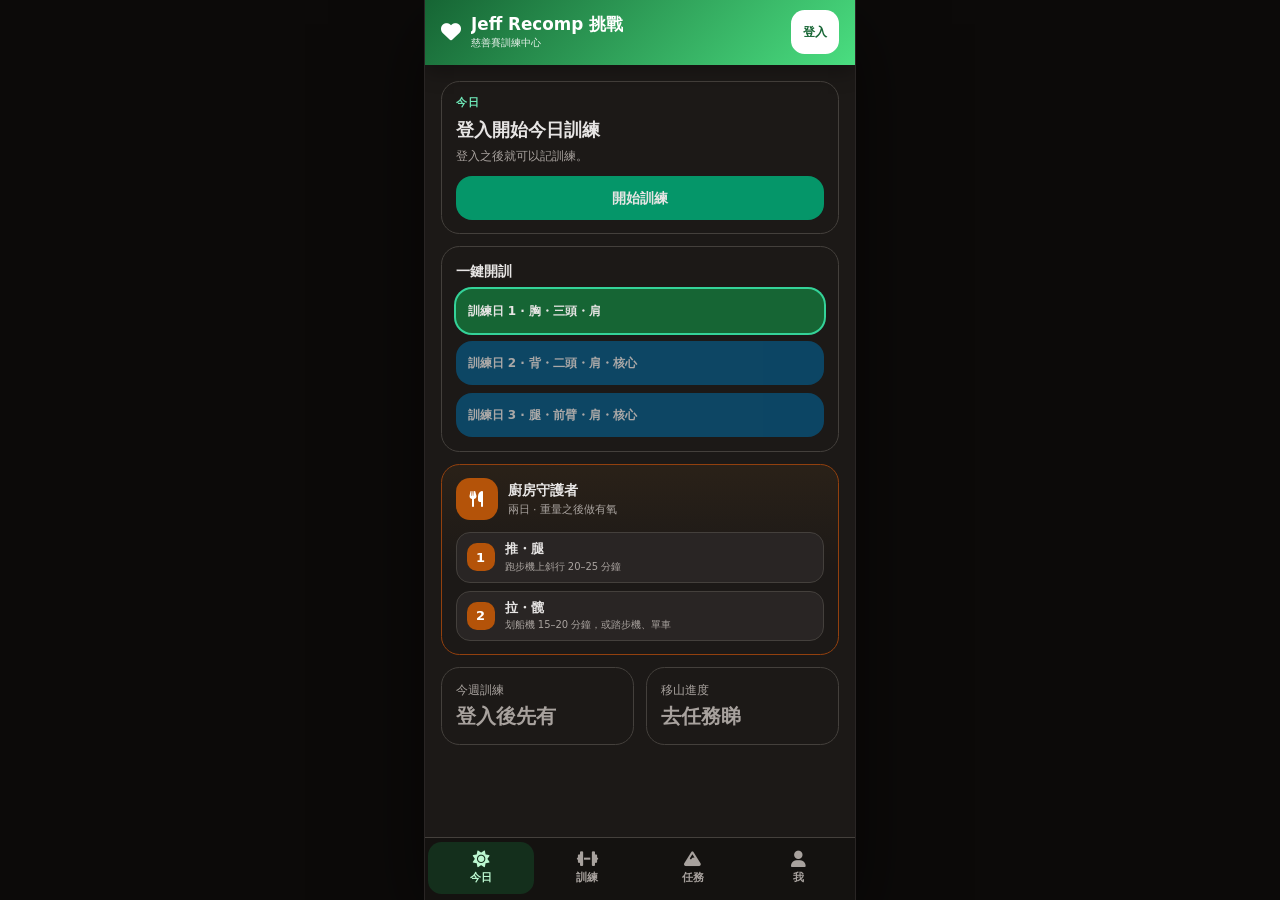
==== commit cd3ef182: "Force phones off the cached stick-figure previews. Image requests now skip the old HTTP cache, and a" ====
--- a/index.html
+++ b/index.html
@@ -153,10 +153,27 @@
     <script>
         if ('serviceWorker' in navigator) {
             window.addEventListener('load', function () {
-                navigator.serviceWorker.register('sw.js').catch(function () {});
+                navigator.serviceWorker.register('sw.js?v=2.4.58').then(function (reg) {
+                    if (reg.waiting) reg.waiting.postMessage({ type: 'SKIP_WAITING' });
+                    reg.addEventListener('updatefound', function () {
+                        var worker = reg.installing;
+                        if (!worker) return;
+                        worker.addEventListener('statechange', function () {
+                            if (worker.state === 'installed' && navigator.serviceWorker.controller) {
+                                worker.postMessage({ type: 'SKIP_WAITING' });
+                            }
+                        });
+                    });
+                }).catch(function () {});
+                var reloaded = false;
+                navigator.serviceWorker.addEventListener('controllerchange', function () {
+                    if (reloaded) return;
+                    reloaded = true;
+                    window.location.reload();
+                });
             });
         }
     </script>
-    <script src="js/boot.js?v=2.4.56"></script>
+    <script src="js/boot.js?v=2.4.58"></script>
 </body>
 </html>
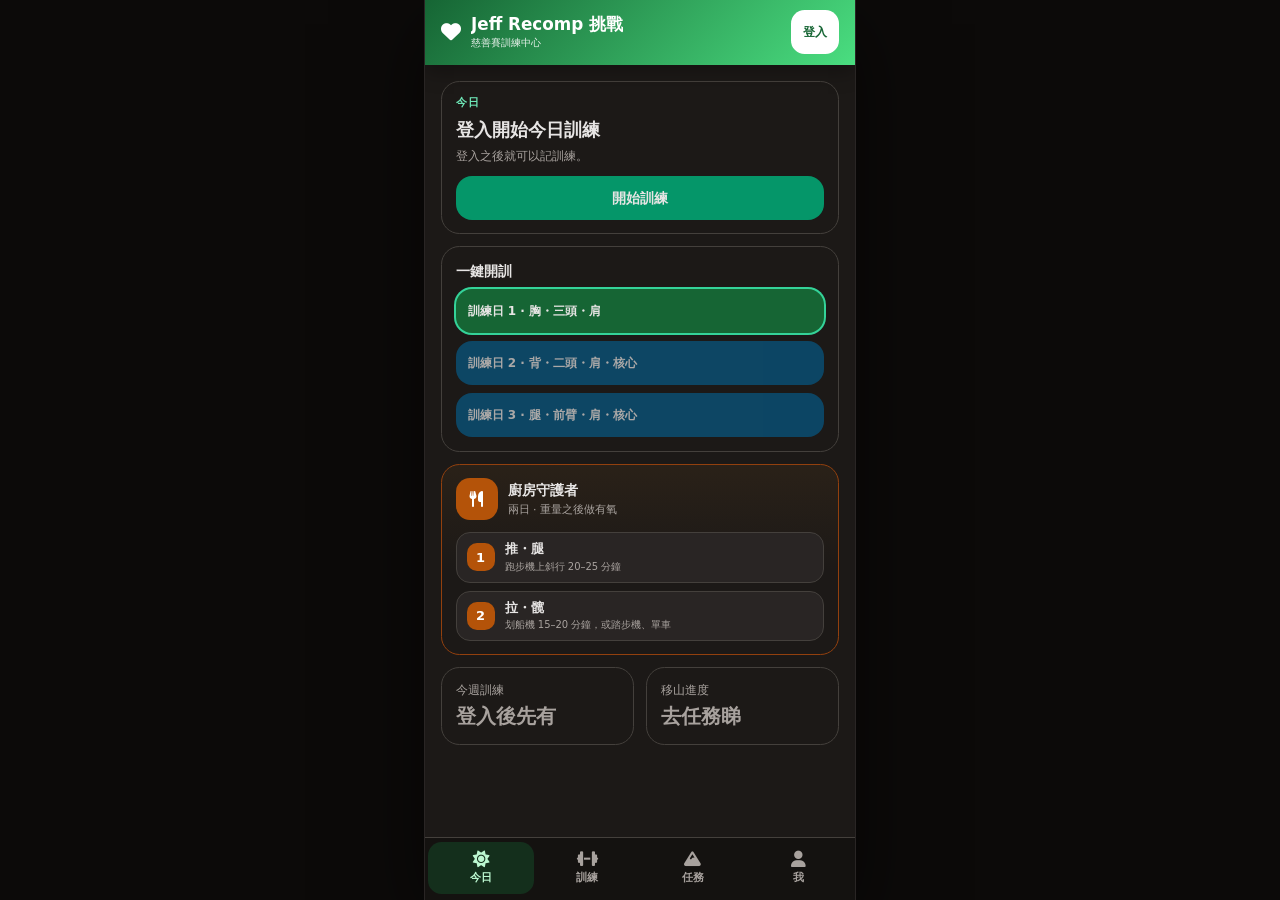
==== commit 7a733cbf: "Reload the app automatically when a newer version is published. Opening the app, or returning to it," ====
--- a/index.html
+++ b/index.html
@@ -151,29 +151,50 @@
     </div>
 
     <script>
-        if ('serviceWorker' in navigator) {
-            window.addEventListener('load', function () {
-                navigator.serviceWorker.register('sw.js?v=2.4.58').then(function (reg) {
-                    if (reg.waiting) reg.waiting.postMessage({ type: 'SKIP_WAITING' });
-                    reg.addEventListener('updatefound', function () {
-                        var worker = reg.installing;
-                        if (!worker) return;
-                        worker.addEventListener('statechange', function () {
-                            if (worker.state === 'installed' && navigator.serviceWorker.controller) {
-                                worker.postMessage({ type: 'SKIP_WAITING' });
-                            }
+        window.APP_VERSION = '2.4.59';
+        (function () {
+            var KEY = 'recomp-reload-for';
+            function checkVersion() {
+                return fetch('version.json?_=' + Date.now(), { cache: 'no-store' })
+                    .then(function (res) { return res.ok ? res.json() : null; })
+                    .then(function (data) {
+                        var remote = data && data.version;
+                        if (!remote || remote === window.APP_VERSION) return;
+                        if (sessionStorage.getItem(KEY) === remote) return;
+                        sessionStorage.setItem(KEY, remote);
+                        window.location.reload();
+                    })
+                    .catch(function () {});
+            }
+            checkVersion();
+            document.addEventListener('visibilitychange', function () {
+                if (document.visibilityState === 'visible') checkVersion();
+            });
+            if ('serviceWorker' in navigator) {
+                window.addEventListener('load', function () {
+                    navigator.serviceWorker.register('sw.js', { updateViaCache: 'none' }).then(function (reg) {
+                        reg.update().catch(function () {});
+                        if (reg.waiting) reg.waiting.postMessage({ type: 'SKIP_WAITING' });
+                        reg.addEventListener('updatefound', function () {
+                            var worker = reg.installing;
+                            if (!worker) return;
+                            worker.addEventListener('statechange', function () {
+                                if (worker.state === 'installed' && navigator.serviceWorker.controller) {
+                                    worker.postMessage({ type: 'SKIP_WAITING' });
+                                }
+                            });
                         });
+                    }).catch(function () {});
+                    var reloaded = false;
+                    navigator.serviceWorker.addEventListener('controllerchange', function () {
+                        if (reloaded) return;
+                        reloaded = true;
+                        window.location.reload();
                     });
-                }).catch(function () {});
-                var reloaded = false;
-                navigator.serviceWorker.addEventListener('controllerchange', function () {
-                    if (reloaded) return;
-                    reloaded = true;
-                    window.location.reload();
                 });
-            });
-        }
+            }
+        })();
     </script>
-    <script src="js/boot.js?v=2.4.58"></script>
+    <script src="js/boot.js?v=2.4.59"></script>
 </body>
 </html>
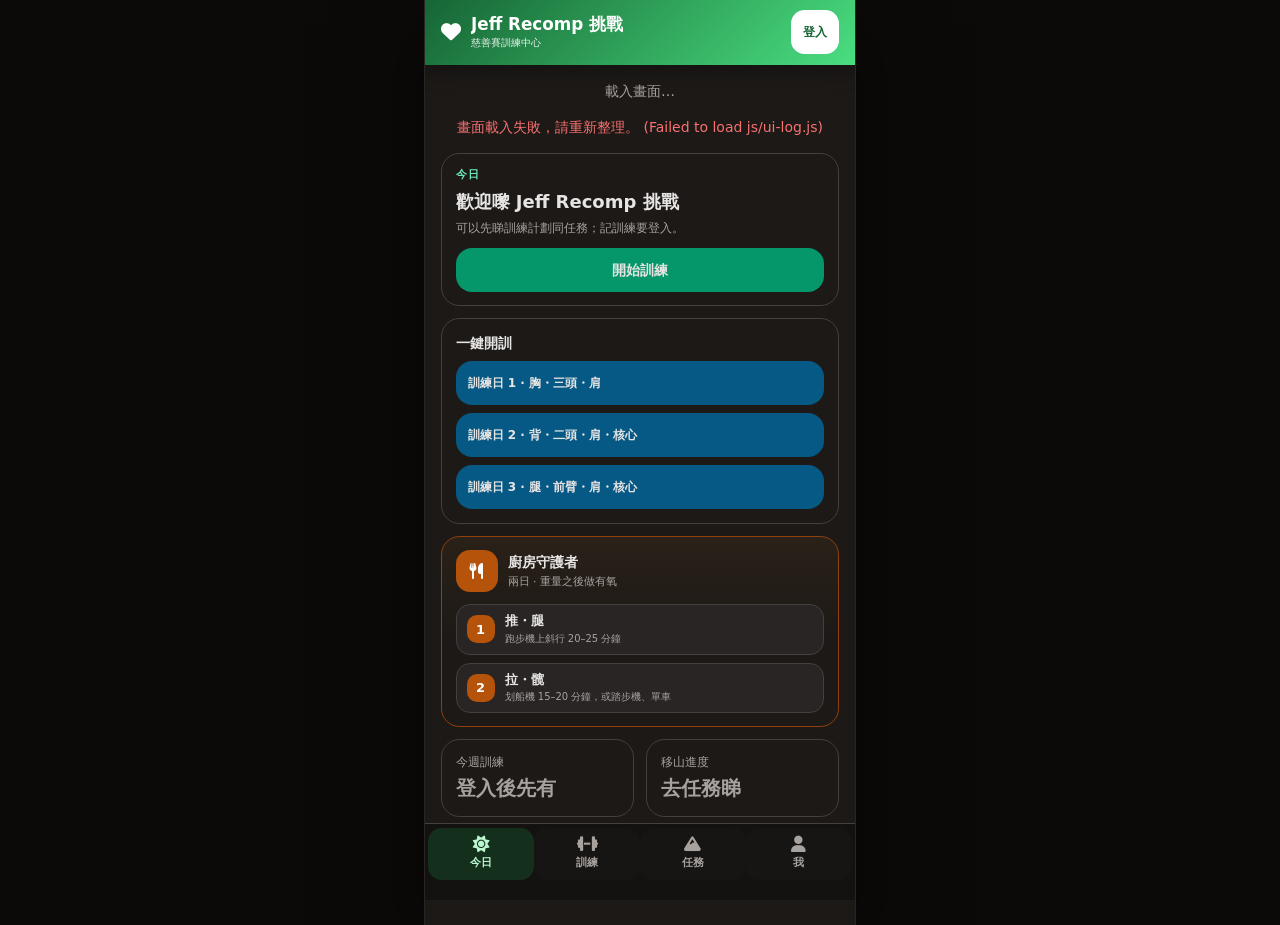
==== commit 509d039b: "Fix iOS Safari/PWA all buttons untappable: force reliable hit-testing on interactive elements, add h" ====
--- a/index.html
+++ b/index.html
@@ -18,10 +18,10 @@
     <link rel="apple-touch-icon" href="images/icon-192.png">
     <link rel="manifest" href="manifest.json">
     <meta name="theme-color" content="#166534">
-    <link rel="stylesheet" href="css/tailwind.css?v=2.4.37">
+    <link rel="stylesheet" href="css/tailwind.css?v=2.4.60">
     <link rel="stylesheet" href="lib/fontawesome/css/all.min.css">
-    <link rel="stylesheet" href="css/app-chrome.css?v=2.4.37">
-    <link rel="stylesheet" href="css/mobile-app.css?v=2.4.37">
+    <link rel="stylesheet" href="css/app-chrome.css?v=2.4.60">
+    <link rel="stylesheet" href="css/mobile-app.css?v=2.4.60">
 </head>
 <body class="bg-[#1c1917] text-[#e7e5e4]">
     <div id="app-shell">
@@ -151,7 +151,7 @@
     </div>
 
     <script>
-        window.APP_VERSION = '2.4.59';
+        window.APP_VERSION = '2.4.60';
         (function () {
             var KEY = 'recomp-reload-for';
             function checkVersion() {
@@ -195,6 +195,6 @@
             }
         })();
     </script>
-    <script src="js/boot.js?v=2.4.59"></script>
+    <script src="js/boot.js?v=2.4.60"></script>
 </body>
 </html>
--- a/css/mobile-app.css
+++ b/css/mobile-app.css
@@ -3,10 +3,14 @@
 html.mobile-app {
     -webkit-tap-highlight-color: transparent;
     background: #0c0a09;
+    touch-action: manipulation;
+    overscroll-behavior: none;
 }
 
 .mobile-app body {
     overscroll-behavior-y: none;
+    overscroll-behavior: none;
+    touch-action: manipulation;
     padding-bottom: 0;
     margin: 0;
     background: #0c0a09;
@@ -160,7 +164,7 @@
 }
 
 .mobile-app #analysis-category-filters button {
-    min-height: 36px;
+    min-height: 44px;
 }
 
 /* Schedule rows: always stacked time + content */
@@ -223,7 +227,7 @@
 }
 
 .mobile-app .time-range-btn {
-    min-height: 36px;
+    min-height: 44px;
     font-size: 0.75rem;
     padding: 0.35rem 0.75rem;
 }
@@ -611,3 +615,68 @@
         text-align: center;
     }
 }
+
+/* === iOS Safari / PWA tap reliability — strengthened for all buttons (v2.4.60) === */
+/* Force reliable hit-testing on iOS WebKit / installed PWA.
+   Near-invisible background ensures elements are recognized as hit targets even if transparent.
+   Does not override existing solid backgrounds because of cascade order (later rules only apply where needed). */
+
+html.mobile-app,
+.mobile-app body,
+.mobile-app button,
+.mobile-app [role="button"],
+.mobile-app [role="tab"],
+.mobile-app a,
+.mobile-app [onclick],
+.mobile-app .nav-tab,
+.mobile-app .app-header-btn,
+.mobile-app .quick-add-btn,
+.mobile-app .me-link-card,
+.mobile-app .habit-check-row,
+.mobile-app .diet-week-chip,
+.mobile-app .yugong-zoom-btn,
+.mobile-app .yugong-magnifier-btn,
+.mobile-app .ex-action-chip,
+.mobile-app .calorie-action-btn,
+.mobile-app .account-chip,
+.mobile-app .me-back-btn,
+.mobile-app .account-menu button,
+.mobile-app .time-range-btn,
+.mobile-app .log-subtab,
+.mobile-app .habit-step-btn,
+.mobile-app .water-dot {
+    touch-action: manipulation;
+    -webkit-tap-highlight-color: rgba(0, 0, 0, 0.1);
+    cursor: pointer;
+    user-select: none;
+    -webkit-user-select: none;
+    position: relative;
+}
+
+/* Insurance background for fully transparent tappable elements only */
+.mobile-app button[style*="background: transparent"],
+.mobile-app .account-menu button,
+.mobile-app .me-back-btn,
+.mobile-app .app-bottom-nav .nav-tab {
+    background: rgba(255, 255, 255, 0.01);
+}
+
+.app-bottom-nav .nav-tab.active,
+.app-bottom-nav .nav-tab[aria-selected="true"] {
+    background: rgba(22, 101, 52, 0.35);
+}
+
+.app-bottom-nav {
+    padding-bottom: max(1.25rem, calc(0.75rem + env(safe-area-inset-bottom, 0px)));
+}
+
+.pb-app {
+    padding-bottom: max(6.75rem, calc(6rem + env(safe-area-inset-bottom, 0px)));
+}
+
+/* Ensure no invisible full-screen layers block taps */
+#app-boot-splash.hidden,
+#app-boot-error.hidden {
+    pointer-events: none;
+    display: none !important;
+}
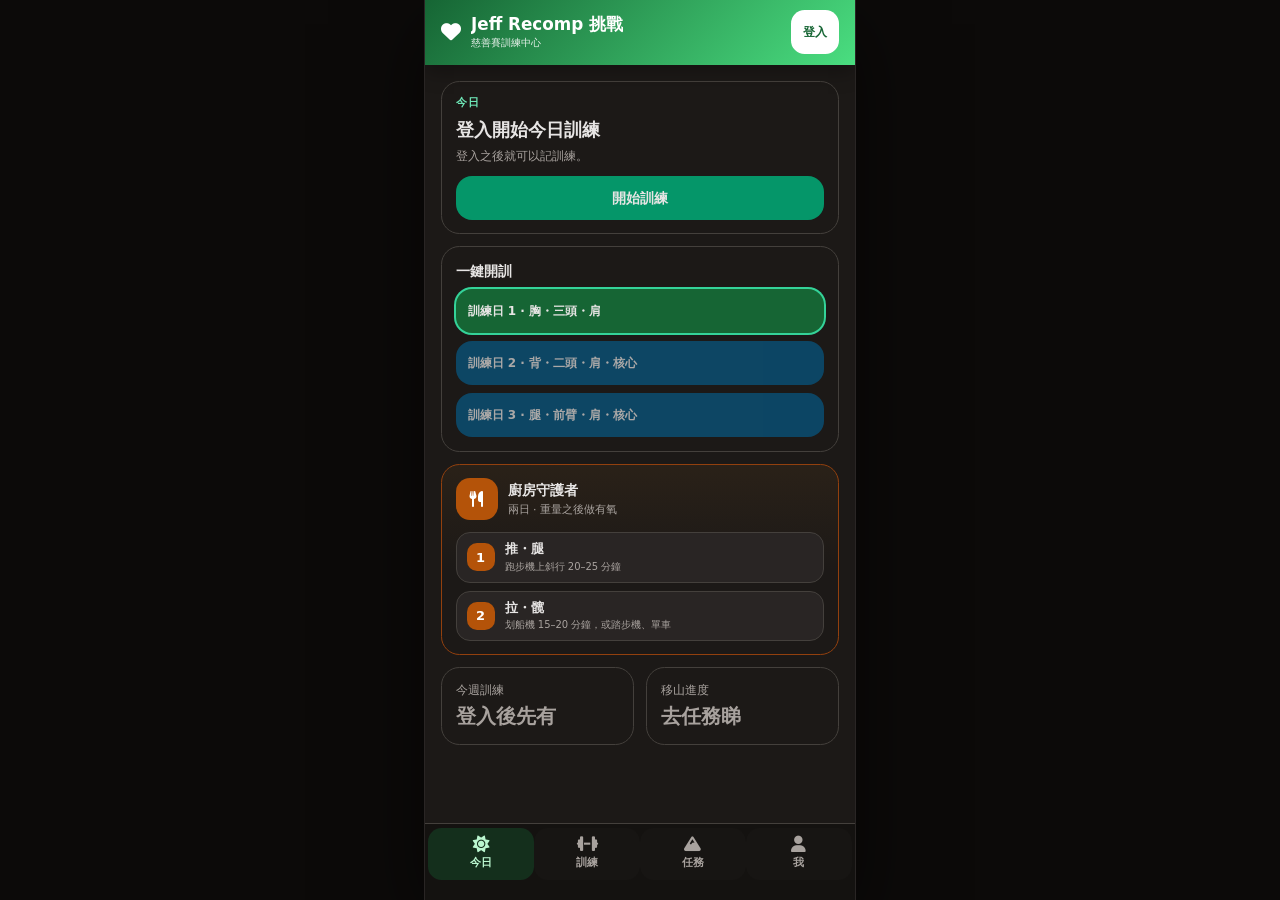
==== commit 26d313f8: "Bump asset cache-bust and SW cache to v2.4.63" ====
--- a/index.html
+++ b/index.html
@@ -18,10 +18,10 @@
     <link rel="apple-touch-icon" href="images/icon-192.png">
     <link rel="manifest" href="manifest.json">
     <meta name="theme-color" content="#166534">
-    <link rel="stylesheet" href="css/tailwind.css?v=2.4.60">
+    <link rel="stylesheet" href="css/tailwind.css?v=2.4.63">
     <link rel="stylesheet" href="lib/fontawesome/css/all.min.css">
-    <link rel="stylesheet" href="css/app-chrome.css?v=2.4.60">
-    <link rel="stylesheet" href="css/mobile-app.css?v=2.4.60">
+    <link rel="stylesheet" href="css/app-chrome.css?v=2.4.63">
+    <link rel="stylesheet" href="css/mobile-app.css?v=2.4.63">
 </head>
 <body class="bg-[#1c1917] text-[#e7e5e4]">
     <div id="app-shell">
@@ -151,7 +151,7 @@
     </div>
 
     <script>
-        window.APP_VERSION = '2.4.60';
+        window.APP_VERSION = '2.4.63';
         (function () {
             var KEY = 'recomp-reload-for';
             function checkVersion() {
@@ -195,6 +195,6 @@
             }
         })();
     </script>
-    <script src="js/boot.js?v=2.4.60"></script>
+    <script src="js/boot.js?v=2.4.63"></script>
 </body>
 </html>
